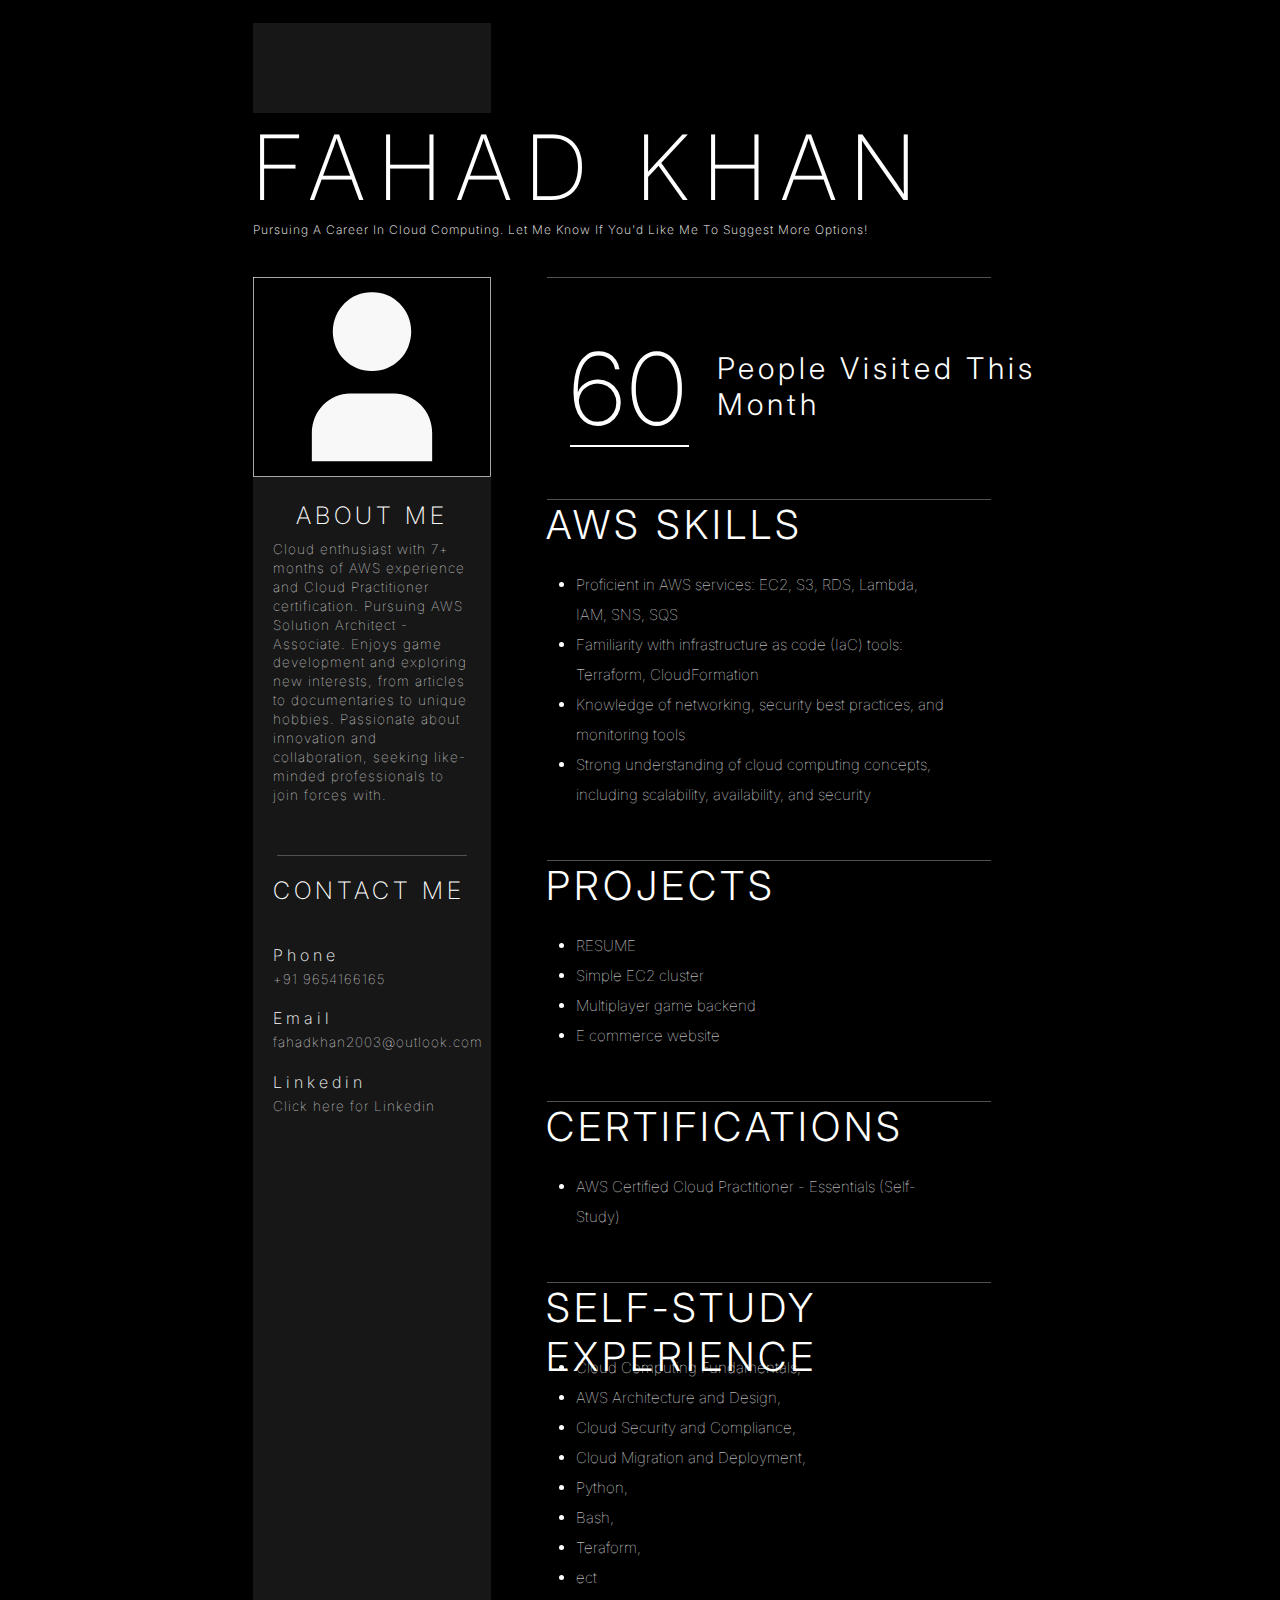
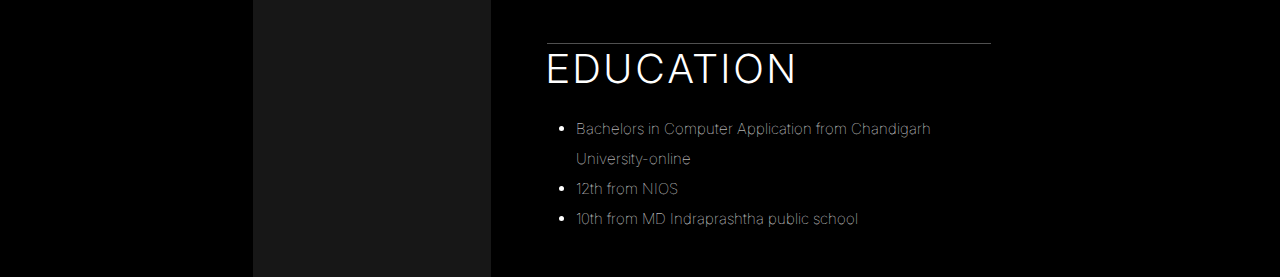
==== Index.html @ ac6dde9b "myResume_website" ====
<!DOCTYPE html>
<html>
    <head>
        <meta charset="utf-8"/>
        <title>Fahad Khan</title>
        <meta name="viewport" content="width=device-width, initial-scale=1"/>
        <link rel="stylesheet" href="style.css"/>
        <!--Inter Font family-->
        <link rel="preconnect" href="https://fonts.googleapis.com">
<link rel="preconnect" href="https://fonts.gstatic.com" crossorigin>
<link href="https://fonts.googleapis.com/css2?family=Inter:ital,opsz,wght@0,14..32,100..900;1,14..32,100..900&display=swap" rel="stylesheet">

    </head>
    <body>
        <!-- Resume body-->
        <div class="wrapper">
            <!-- Background of Resume-->
            <div class="background">
                <div class="grey_colored_background_area"></div>
                <div class="black_colored_background_area"></div>
            </div>
            <!-- Resume text and all information-->
            <div class="real_resume">
                <!-- Name and tagline of the resume holder-->
                <div class="name_and_tag">
                    <h1>FAHAD KHAN</h1>
                    <h2>Pursuing a career in cloud computing. Let me know if you'd like me to suggest more options!</h2>
                </div>
                <!-- All the text and stuff of the resume are in the div-->
                <div class="resume_body">
                    <!-- All text of the grey box in the resume are in this div-->
                    <div class="resume_left_side">
                        <img class="tem_profile_pic" src="imgs/tem_profile_pic.svg"/>
                        <!-- About me -->
                        <div class="about_me">
                            <h2>ABOUT ME</h2>
                            <p>Cloud enthusiast with 7+ months of AWS experience and Cloud Practitioner certification. Pursuing 
                                AWS Solution Architect - Associate. Enjoys game development and exploring new interests, from articles to documentaries to unique hobbies. Passionate about innovation and collaboration, seeking  like-minded professionals to join forces with.</p>
                        </div>
                        <div class=" break"></div>
                        <!-- Div which have contact contact is below-->
                        <div class="contact_div">
                            <h2>Contact me</h2>
                            <div class="contact_info_div">
                                <!--Phone number-->
                                <h3 class="contact_title">Phone</h3>
                                <div class="contact_title_info">
                                    <p>+91 9654166165</p>
                                </div>
                                
                                <!--Email-->
                                <h3 class="contact_title">Email</h3>
                                <div class="contact_title_info">
                                    <p>fahadkhan2003@outlook.com</p>
                                </div>
                                
                                <!--Linkedin-->
                                <h3 class="contact_title">Linkedin</h3>
                                <div class="contact_title_info">
                                    <a href="https://www.linkedin.com/in/fahadkhandelhi/" target="_blank">
                                        <p>Click here for Linkedin</p></a>
                                </div>
                                
                            </div>
                        </div>
                    </div>
                    <!-- All the text which are not in grey box are here-->
                    <div class="resume_right_side">
                        <div class="break"></div>
                        <!-- Visiter counter-->
                        <div class="right_side_div">
                            <!--visiters counts-->
                            <div class="visit_counter">
                                <h3>60</h3>
                            </div>
                            <div class="this_week">
                                <h3>People visited this month</h3>
                            </div>
                        </div>
                        <!--Break Below-->
                        <div class="break"></div>
                        <!--Break Above-->
                        <div class="right_side_div">
                            <!-- AWS skill are here in this div-->
                            <div class="subheading_right_side">
                                <!-- Heading-->
                                <h3>AWS SKILLS</h3>
                            </div>
                            <div class="subheading_info_right_side">
                                <ul class="right_side_list">
                                    <!-- Skills are here -->
                                    <li>Proficient in AWS services: EC2, S3, RDS, Lambda, 
                                        IAM, SNS, SQS
                                    </li>
                                    <li>
                                        Familiarity with infrastructure as code (IaC) tools: Terraform, CloudFormation
                                    </li>
                                    <li>
                                        Knowledge of networking, security best practices, and monitoring tools
                                    </li>
                                    <li>
                                        Strong understanding of cloud computing concepts, including scalability, availability, and security
                                    </li>
                                </ul>
                            </div>
                        </div>
                        <!-- Break Below-->
                        <div class="break"></div>
                        <!--Break Above-->
                        <div class="right_side_div">
                            <!-- My Projects -->
                            <div class="subheading_right_side">
                                <h3>Projects</h3>
                            </div>
                            <div class="subheading_info_right_side">
                                <ul class="right_side_list">
                                    <!-- List of my Projects-->
                                    <li>RESUME</li>
                                    <li>Simple EC2 cluster</li>
                                    <li>Multiplayer game backend</li>
                                    <li>E commerce website </li>
                                </ul>
                            </div>
                        </div>
                        <!-- Break Below-->
                        <div class="break"></div>
                        <!--Break Above-->
                        <div class="right_side_div">
                            <!-- Certifications-->
                            <div class="subheading_right_side">
                                <h3>CERTIFICATIONS</h3>
                            </div>
                            <div class="subheading_info_right_side">
                                <ul class="right_side_list">
                                    <!-- List of certifications i have-->
                                    <li>AWS Certified Cloud Practitioner - Essentials (Self-Study)</li>
                                </ul>
                            </div>
                        </div>
                        <!-- Break Below-->
                        <div class="break"></div>
                        <!--Break Above-->
                        <div class="right_side_div">
                            <!-- Self Study-->
                            <div class="subheading_right_side">
                                <h3>SELF-STUDY EXPERIENCE</h3>
                            </div>
                            <div class="subheading_info_right_side">
                                <ul class="right_side_list">
                                    <!-- List -->
                                    <li>Cloud Computing Fundamentals,</li>
                                    <li>AWS Architecture and Design,</li>
                                    <li>Cloud Security and Compliance,</li>
                                    <li>Cloud Migration and Deployment,</li>
                                    <li>Python,</li>
                                    <li>Bash,</li>
                                    <li>Teraform,</li>
                                    <li>ect</li>
                                </ul>
                            </div>
                        </div>
                        <!-- Break Below-->
                        <div class="break"></div>
                        <!--Break Above-->
                        <div class="right_side_div">
                            <div class="subheading_right_side">
                                <!-- My Education-->
                                <h3>EDUCATION</h3>
                            </div>
                            <div class="subheading_info_right_side">
                                <ul class="right_side_list">
                                    <!-- List-->
                                    <li>Bachelors in Computer Application from Chandigarh University-online</li>
                                    <li>12th from NIOS</li>
                                    <li>10th from MD Indraprashtha public school </li>
                                </ul>
                            </div>
                        </div>
                    </div>
                </div>
            </div>
        </div>
    </body>
</html>
---- style.css ----
*{
    margin: 0;
    padding: 0;
}
body{
    background-color: black;
    width: 100%;
    height: wrap;
}

h2, h3, h4, h5, h6{
    font-family: inter;
    color: white;
    letter-spacing: 4px;
    font-weight: 200;
    text-transform: uppercase;
}
p{
    font-family: inter;
    color: white;
    letter-spacing: 1px;
    font-weight: 100;
    line-height: 1.4;
    font-size: 13.5px;
}
/* for Tablets*/
@media only screen and (min-width: 700px) {
    *middle part where our resume is*/
    .wrapper{
        width: 100%;
        height: wrap;
        background-color: black;
        max-height: 100%;
        position: relative;
        border-style: solid;
        box-sizing: border-box;
        background-color: re;
        padding: 0;
        margin: 0;
    }
    /* resume background(for grey and black background and front(for text and all images)*/
    .background, .real_resume{
        width: 100%;
       height: 100%;
        position:absolute;
        top: 0;
        left: 0;
        border-width: 10px;
        border-style: solid;
    }
    /* create grey background*/
    .grey_colored_background_area, .resume_left_side{
        background-color: #171717;
        width: 30%;
        float: left;
        height: 100vh;
        box-sizing: border-box;
        padding-bottom: 300px;
    }
    /* create black background*/
    .black_colored_background_area, .resume_right_side{
        
        width: 70%;
        float: right;
        height: 100vh;
        box-sizing: border-box;
        padding-bottom: 100px;
    }

    /* All resume text and images are in this*/
    .real_resume{
        z-index: 1;
    }
    /* Div*/
    .name_and_tag{
        width: 100%;
        margin-top: 100px;
        margin-left: 0;
        padding: 0;
        height: 163.6px;
        background-color: black;
    }
    /* Name edit*/
    .name_and_tag h1{
        font-family: inter;
        font-weight: 200;
        background-color: black;
        color: white;
        letter-spacing: 15px;
        font-size: 500%;
        width: 100%;
        margin: 0;
        padding: 0;
    }
   
    /* Tag edit*/
    .name_and_tag h2{
        text-transform: capitalize;
        font-family: inter;
        font-weight: 200;
        background-color: black;
        color: white;
        width: 100%;
        letter-spacing: 1px;
        margin: 0;
        padding: 0;
        font-size: 12px;
    }




    /* All the lower part of the resume is in this*/
    .resume_body{
        width: 100%;
        height: 170vh;
    }
    /* All left side of resume is styled here below*/
    .resume_left_side{
        width: 30%;
        height: 1600px;
        float: left;
    }
    /* temp profile picture */
    .tem_profile_pic{
        width: 100%;
        background-color: black;
    }
    /* About Me text */
    .about_me{
        padding: 0px 20px   0px;
        margin-top: 20px;
        margin-bottom: 50px;
    }
    .about_me h2{
        text-align: center;
    }
    .about_me p{
        text-align: left;
        margin-top: 10px;
    }
    /* Breaker div*/
    .break{
        width: 80%;
        margin: 0 auto;
        height: 1px;
        background-color: #505050;
    }
    /* contact is styled here*/
    .contact_div{
        margin-top: 20px;
        width: 100%;
        padding-left: 20px;
    }
    .contact_info_div{
        margin-top: 40px;
    }
    .contact_title{
        margin-top: 20px;
        text-transform: capitalize;
        font-size: 16px;
    }
    .contact_title_info, .contact_info_div a{
        padding-top:5px ;
        color: #8b8b8b;
        padding-right: 10px;
        font-size: 14px;
        text-decoration: none;
    }
  

    /* ALl right side of resume is styled here below*/
    .resume_right_side{
        width: 70%;
        height: 100%;
        float: right;
    }
    /* Right side box of all sub elements*/
    .right_side_div{
        margin-left: 55px;
        margin-right: 0;
        height: wrap;
        width: 76%;


    }
    /* visi counter is styled here*/
    .visit_counter{
        width: 30%;
        height: 100%;
        display: inline-block;
        margin: 0;
        padding: 0;
    }
    /* visiters numbers styled here*/
    .visit_counter h3{
        padding-top: 30%;
        padding-bottom: 30%;
        font-size: 100px;
        text-align: center;
        text-decoration: underline;
        text-decoration-thickness: 2px;
        text-underline-offset: 20px;
        
    }
    /* how many visited this week is styled here*/
    .this_week{
        padding-top: 13%;
        width: 60%;
        display: inline-block;
        vertical-align: top;
    }
    .this_week h3{
        text-transform: capitalize;
        font-size: 30px;
        font-weight: 300;
    }
    /* AWS and all other sub headings like projects, education and etc are styled here*/
    .subheading_right_side{
        display: block;
        height: wrap;
    }
    .subheading_right_side h3{
        padding-top: 20px;
        font-size: 20px;
        font-weight: 300;
        padding-bottom: 20px;
        text-transform: uppercase;
    }
    /* All the sub subheading info are styled here like all the projects info, education and etc*/
    .subheading_info_right_side{
        display: block;
        padding: 0;
        margin: 0;
        height: wrap;
        margin-bottom: 50px;
    }
    .right_side_list{
        padding-left: 30px;
        color: white;
        font-family: inter;
        line-height: 30px;
        font-size: 15px;
        font-weight: 100;
        padding-right: 90px;
    }


}
/*********************************************************************************************************************************************************************88*/
/* for PC and Laptops*/
@media only screen and (min-width: 1000px){
    /*middle part where our resume is*/
    .wrapper{
        width: 800px;
        height: wrap;
        margin: 0 auto;
        background-color: black;
        max-height: 100%;
        position: relative;
        border-style: solid;
        box-sizing: border-box;
    }
    /* resume background(for grey and black background and front(for text and all images)*/
    .background, .real_resume{
        width: 100%;
       height: 100%;
        position:absolute;
        top: 0;
        left: 0;
        border-width: 10px;
        border-style: solid;
    }
    /* create grey background*/
    .grey_colored_background_area, .resume_left_side{
        background-color: #171717;
        width: 30%;
        float: left;
        height: 100vh;
        box-sizing: border-box;
        padding-bottom: 300px;
    }
    /* create black background*/
    .black_colored_background_area, .resume_right_side{
        background-color: black;
        width: 70%;
        float: right;
        height: 100vh;
        box-sizing: border-box;
        padding-bottom: 100px;
    }

    /* All resume text and images are in this*/
    .real_resume{
        z-index: 1;
    }
    /* Div*/
    .name_and_tag{
        width: 100%;
        margin-top: 100px;
        margin-left: 0;
        padding: 0;
        height: 163.6px;
        background-color: black;
    }
    /* Name edit*/
    .name_and_tag h1{
        font-family: inter;
        font-weight: 200;
        background-color: black;
        color: white;
        letter-spacing: 15px;
        font-size: 90px;
        width: 100%;
        margin: 0;
        padding: 0;
        transition: color 1s, font-weight 1s;
    }
    .name_and_tag h1:hover{
        color: #fffb00;
        font-size: 90px;
        font-weight: 100;
    }
    /* Tag edit*/
    .name_and_tag h2{
        text-transform: capitalize;
        font-family: inter;
        font-weight: 200;
        background-color: black;
        color: white;
        width: 100%;
        letter-spacing: 1px;
        margin: 0;
        padding: 0;
        font-size: 12px;
    }




    /* All the lower part of the resume is in this*/
    .resume_body{
        width: 100%;
        height: 170vh;
    }
    /* All left side of resume is styled here below*/
    .resume_left_side{
        width: 30%;
        height: 1600px;
        float: left;
    }
    /* temp profile picture */
    .tem_profile_pic{
        width: 100%;
        background-color: black;
    }
    /* About Me text */
    .about_me{
        padding: 0px 20px   0px;
        margin-top: 20px;
        margin-bottom: 50px;
    }
    .about_me h2{
        text-align: center;
    }
    .about_me p{
        text-align: left;
        margin-top: 10px;
    }
    /* Breaker div*/
    .break{
        width: 80%;
        margin: 0 auto;
        height: 1px;
        background-color: #505050;
    }
    /* contact is styled here*/
    .contact_div{
        margin-top: 20px;
        width: 100%;
        padding-left: 20px;
    }
    .contact_info_div{
        margin-top: 40px;
    }
    .contact_title{
        margin-top: 20px;
        text-transform: capitalize;
        font-size: 16px;
    }
    .contact_title_info, .contact_info_div a{
        padding-top:5px ;
        color: #8b8b8b;
        padding-right: 2px;
        font-size: 14px;
        text-decoration: none;
        transition: color 0.3s, font-weight 0.3s;
    }
    .contact_info_div a :hover{
        color: #fffb00;
        font-weight: normal;
    }

    /* ALl right side of resume is styled here below*/
    .resume_right_side{
        width: 70%;
        height: 100vh;
        float: right;
    }
    /* Right side box of all sub elements*/
    .right_side_div{
        margin-left: 55px;
        margin-right: 10px;
        height: wrap;
        width: 100%;


    }
    /* visi counter is styled here*/
    .visit_counter{
        width: 30%;
        height: 100%;
        display: inline-block;
        margin: 0;
        padding: 0;
    }
    /* visiters numbers styled here*/
    .visit_counter h3{
        padding-top: 30%;
        padding-bottom: 30%;
        font-size: 100px;
        text-align: center;
        text-decoration: underline;
        text-decoration-thickness: 2px;
        text-underline-offset: 20px;
        
    }
    /* how many visited this week is styled here*/
    .this_week{
        padding-top: 13%;
        width: 60%;
        display: inline-block;
        vertical-align: top;
    }
    .this_week h3{
        text-transform: capitalize;
        font-size: 30px;
        font-weight: 300;
    }
    /* AWS and all other sub headings like projects, education and etc are styled here*/
    .subheading_right_side{
        display: block;
        height: 50px;
        padding-bottom: 20px;
    }
    .subheading_right_side h3{
        font-size: 40px;
        font-weight: 300;
        padding: 0;
        text-transform: uppercase;
    }
    /* All the sub subheading info are styled here like all the projects info, education and etc*/
    .subheading_info_right_side{
        display: block;
        padding: 0;
        margin: 0;
        height: wrap;
        margin-bottom: 50px;
    }
    .right_side_list{
        padding-left: 30px;
        color: white;
        font-family: inter;
        line-height: 30px;
        font-size: 15px;
        font-weight: 100;
        padding-right: 150px;
        transition:all 2s;
    }
    .right_side_list:hover {
        font-size: 16px;
        font-weight:300;

    }

    
}
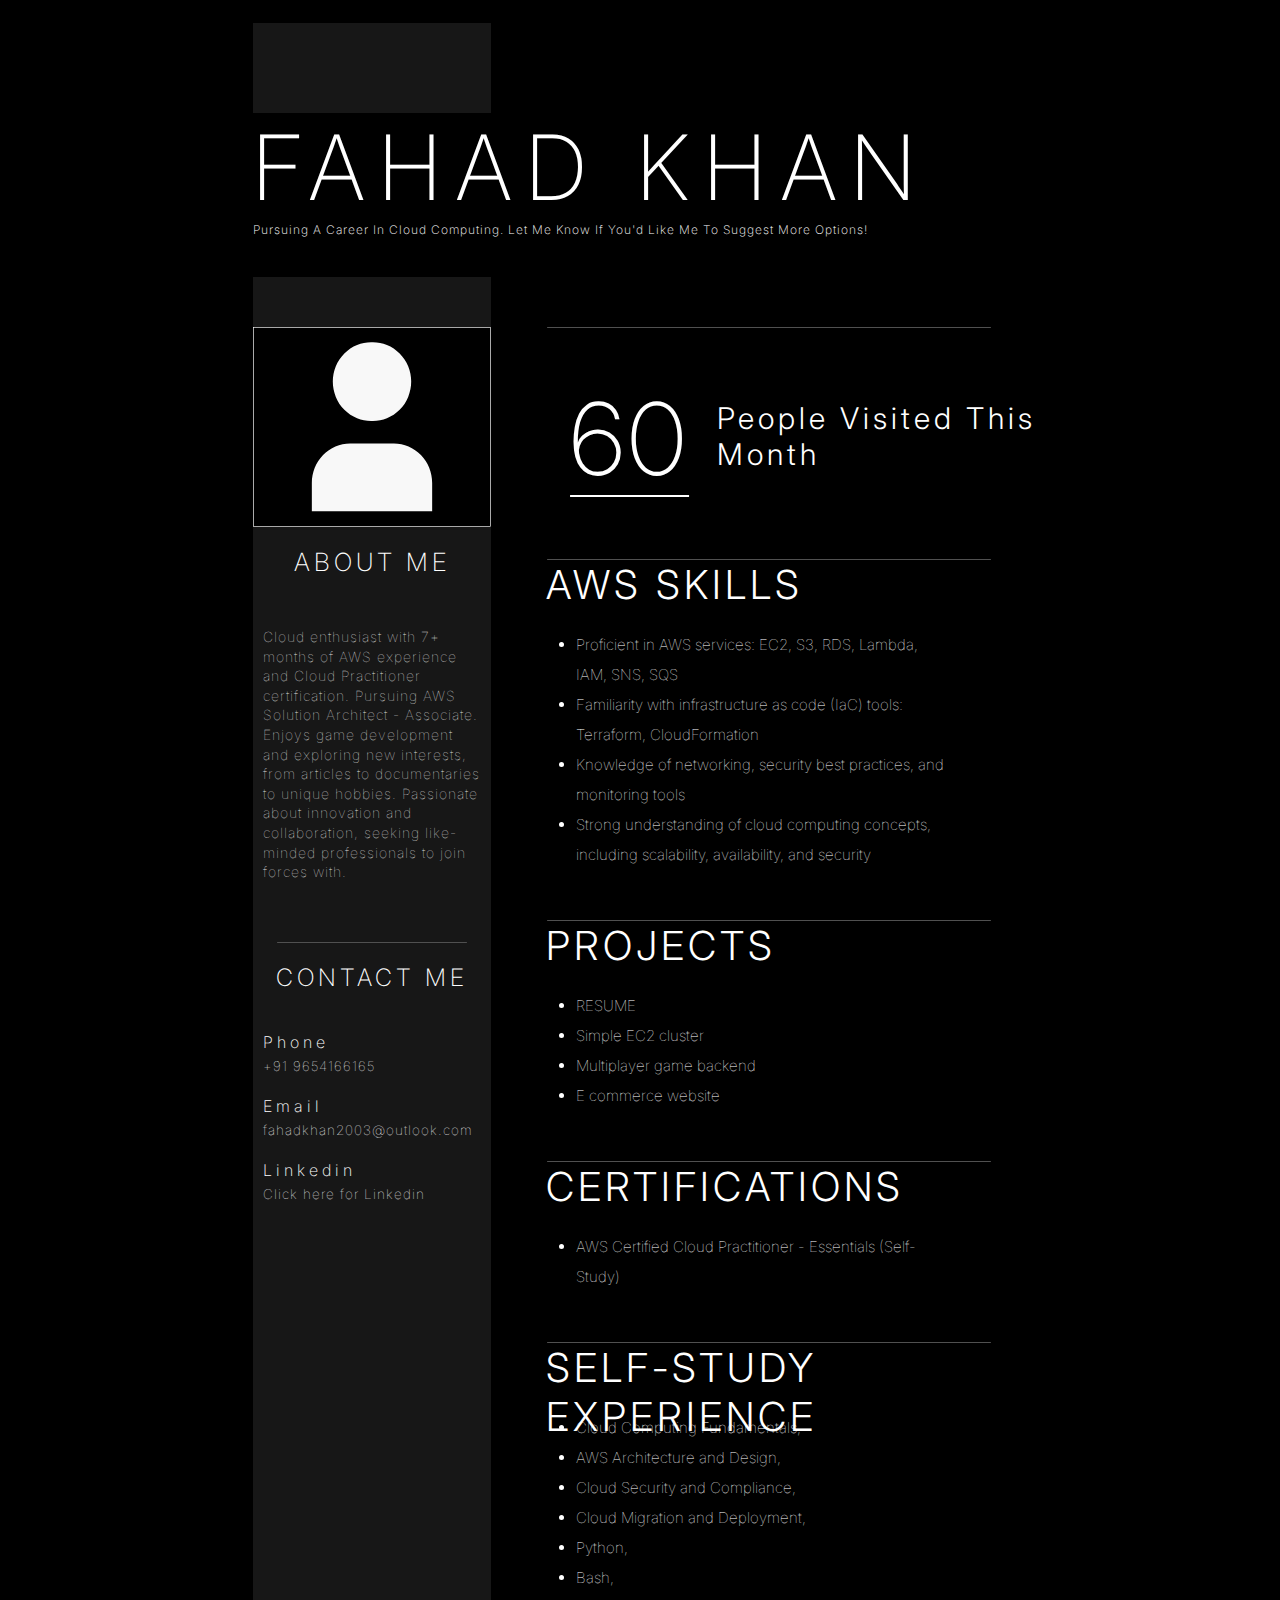
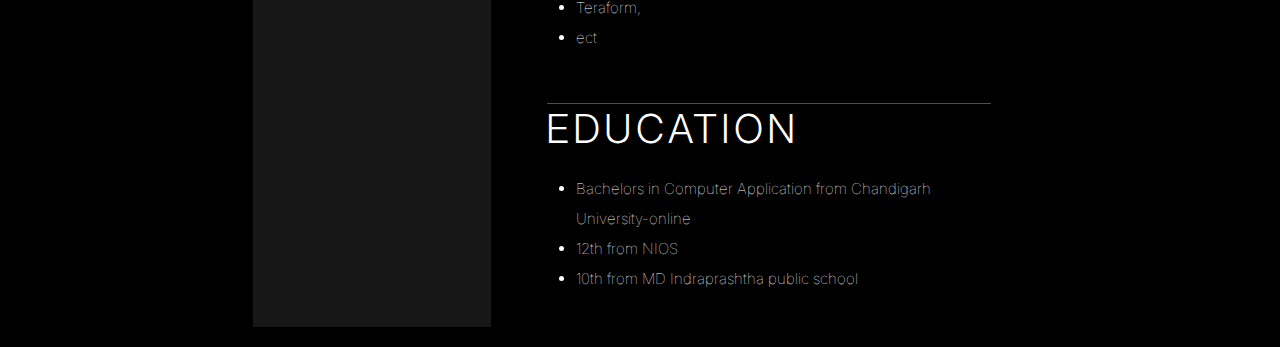
==== commit 5773f757: "smartphone_ui_almost done" ====
--- a/Index.html
+++ b/Index.html
@@ -11,6 +11,32 @@
 <link href="https://fonts.googleapis.com/css2?family=Inter:ital,opsz,wght@0,14..32,100..900;1,14..32,100..900&display=swap" rel="stylesheet">
 
     </head>
+    <footer class="footer_contact">
+        <div class="footer_contact_div">
+            <h2>Contact me</h2>
+            <div class="footer_contact_info_div">
+                <!--Phone number-->
+                <h3 class="footer_contact_title">Phone</h3>
+                <div class="footer_contact_title_info">
+                    <p>+91 9654166165</p>
+                </div>
+                
+                <!--Email-->
+                <h3 class="footer_contact_title">Email</h3>
+                <div class="footer_contact_title_info">
+                    <p>fahadkhan2003@outlook.com</p>
+                </div>
+                
+                <!--Linkedin-->
+                <h3 class="footer_contact_title">Linkedin</h3>
+                <div class="footer_contact_title_info">
+                    <a href="https://www.linkedin.com/in/fahadkhandelhi/" target="_blank">
+                        <p>Click here for Linkedin</p></a>
+                </div>
+                
+            </div>
+        </div>
+    </footer>
     <body>
         <!-- Resume body-->
         <div class="wrapper">
@@ -179,6 +205,9 @@
                     </div>
                 </div>
             </div>
+
+            
         </div>
+       
     </body>
 </html>--- a/style.css
+++ b/style.css
@@ -23,8 +23,193 @@
     line-height: 1.4;
     font-size: 13.5px;
 }
+
+/*for SmartPhones*/
+@media only screen and (min-width: 300px)
+{
+
+    body {
+        position: relative;
+        margin-bottom: 330px;
+    }
+    /*middle part where our resume is*/
+    .wrapper{
+        height: wrap;
+        width: 100%;
+    }
+    .real_resume{
+        width: 100%;
+        height: auto;
+    }
+    .name_and_tag{
+        width: 100%;
+        height: wrap;
+        margin-bottom: 50px;
+    }
+    .name_and_tag h1{
+        font-size: 45px;
+        font-family: inter;
+        color: white;
+        letter-spacing: 4px;
+        padding: 20px 0px 20px;
+        font-weight: 200;
+        text-align: center;
+    }
+    .name_and_tag h2{
+        padding-top: 10px;
+        text-align: center;
+        font-size: 14px;
+        color:#8b8b8b;
+    }
+    .tem_profile_pic{
+        display: block;
+        margin-left: auto;
+        margin-right: auto;
+        width: 50%;
+        min-width: 300px
+        
+    }
+    .about_me{
+        margin-top: 80px;
+        width: 100%;
+        height: wrap;
+        padding: 10px 0px 10px;
+        margin-bottom: 30px;
+    }
+    
+    .about_me h2{
+        font-size: 40px;
+        text-align: center;
+        padding-bottom: 30px;
+    }
+    .about_me p{
+        padding-top: 10px 10px 0px;
+        text-align: center;
+        font-size: 18px;
+        color:#dfdfdf;
+    }
+    .break{
+        margin: 0 auto;
+        width: 80%;
+        height: 1px;
+        border: none;
+        border-radius: 5px;
+        background-color: #505050;
+    }
+    .contact_div{
+        display: none;
+    }
+    .footer_contact{
+        
+        height: wrap;
+        bottom: 0;
+        margin-bottom: -290px;
+        position:absolute;
+        width: 100%;
+        background-color: #171717;
+        text-align: left;
+    }
+    .footer_contact_div{
+        height: wrap;
+        bottom: 0;
+        position:absolute;
+        width: 100%;
+        background-color: #171717;
+        text-align: left;
+    }
+    .footer_contact_div h2{
+        margin-top: 30px;
+        text-align: left;
+        padding-left: 10px;
+        margin-bottom: 50px;
+    }
+        .footer_contact_title{
+            padding-left: 10px;
+        }
+        .footer_contact_info_div p{
+            margin-bottom: 10px;
+            padding-left: 10px;
+        }
+    .right_side_div{
+        margin-top: 10px;
+        margin-bottom: 50px;
+        width: 100%;
+        height: auto;
+        padding: 0 0 0 0;
+        margin-bottom: 10px;
+    }
+    .visit_counter{
+        width: 30%;
+        height: 100%;
+        display: inline-block;
+        margin: 0;
+        padding: 0;
+    }
+    /* visiters numbers styled here*/
+    .visit_counter h3{
+        padding-top: 30%;
+        padding-bottom: 30%;
+        font-size: 60px;
+        text-align: center;
+        text-decoration: underline;
+        text-decoration-thickness: 2px;
+        text-underline-offset: 20px;
+    }
+    /* how many visited this week is styled here*/
+    .this_week{
+        padding-top: 13%;
+        width: 60%;
+        display: inline-block;
+        vertical-align: top;
+    }
+    .this_week h3{
+        display: inline-block;
+        text-transform: capitalize;
+        font-size: 18px;
+        font-weight: 300;
+    }
+
+     /* AWS and all other sub headings like projects, education and etc are styled here*/
+     .subheading_right_side{
+        display: block;
+        height: wrap;
+    }
+    .subheading_right_side h3{
+        text-align: center;
+        padding-top: 20px;
+        font-size: 35px;
+        font-weight: 300;
+        padding-bottom: 20px;
+        text-transform: uppercase;
+    }
+    /* All the sub subheading info are styled here like all the projects info, education and etc*/
+    .subheading_info_right_side{
+        display: block;
+        padding: 0;
+        margin: 0;
+        height: wrap;
+        margin-bottom: 10px;
+    }
+    .right_side_list{
+        padding-left: 30px;
+        font-size: 18px;
+        color:white;
+        font-weight: 100;
+        font-family: inter;
+    }
+    
+}
+
+
 /* for Tablets*/
 @media only screen and (min-width: 700px) {
+    body{
+        position: static;
+        margin-bottom: 0;
+    }
+    .footer_contact{
+        display: none;
+    }
     *middle part where our resume is*/
     .wrapper{
         width: 100%;
@@ -40,6 +225,7 @@
     }
     /* resume background(for grey and black background and front(for text and all images)*/
     .background, .real_resume{
+        padding: 0;
         width: 100%;
        height: 100%;
         position:absolute;
@@ -82,6 +268,7 @@
     }
     /* Name edit*/
     .name_and_tag h1{
+        text-align: left;
         font-family: inter;
         font-weight: 200;
         background-color: black;
@@ -95,6 +282,7 @@
    
     /* Tag edit*/
     .name_and_tag h2{
+        text-align: left;
         text-transform: capitalize;
         font-family: inter;
         font-weight: 200;
@@ -113,7 +301,7 @@
     /* All the lower part of the resume is in this*/
     .resume_body{
         width: 100%;
-        height: 170vh;
+        height: 180vh;
     }
     /* All left side of resume is styled here below*/
     .resume_left_side{
@@ -123,21 +311,26 @@
     }
     /* temp profile picture */
     .tem_profile_pic{
-        width: 100%;
+        margin: 0;
+        min-width: 100%;
         background-color: black;
     }
     /* About Me text */
     .about_me{
-        padding: 0px 20px   0px;
+        padding: 0px 0px 0px  0px;
         margin-top: 20px;
         margin-bottom: 50px;
+        width: 100%;
     }
     .about_me h2{
         text-align: center;
+        font-size: 25px;
     }
     .about_me p{
         text-align: left;
         margin-top: 10px;
+        font-size: 14px;
+        padding: 10px;
     }
     /* Breaker div*/
     .break{
@@ -148,14 +341,24 @@
     }
     /* contact is styled here*/
     .contact_div{
+        display: block;
+        position: static;
         margin-top: 20px;
         width: 100%;
-        padding-left: 20px;
+        
+    }
+    .contact_info_div p{
+        margin-bottom: 10px;
+        padding-left: 10px;
+    }
+    .contact_div h2{
+        text-align: center;
     }
     .contact_info_div{
         margin-top: 40px;
     }
     .contact_title{
+        padding-left: 10px;
         margin-top: 20px;
         text-transform: capitalize;
         font-size: 16px;
@@ -177,6 +380,8 @@
     }
     /* Right side box of all sub elements*/
     .right_side_div{
+        margin-top: 0;
+        padding: 0 0 0 0;
         margin-left: 55px;
         margin-right: 0;
         height: wrap;
@@ -221,6 +426,7 @@
         height: wrap;
     }
     .subheading_right_side h3{
+        text-align: left;
         padding-top: 20px;
         font-size: 20px;
         font-weight: 300;
@@ -250,6 +456,13 @@
 /*********************************************************************************************************************************************************************88*/
 /* for PC and Laptops*/
 @media only screen and (min-width: 1000px){
+    body{
+        position: static;
+        margin-bottom: 0;
+    }
+    .footer_contact{
+        display: none;
+    }
     /*middle part where our resume is*/
     .wrapper{
         width: 800px;
@@ -263,6 +476,7 @@
     }
     /* resume background(for grey and black background and front(for text and all images)*/
     .background, .real_resume{
+        padding: 0;
         width: 100%;
        height: 100%;
         position:absolute;
@@ -305,6 +519,7 @@
     }
     /* Name edit*/
     .name_and_tag h1{
+        text-align: left;
         font-family: inter;
         font-weight: 200;
         background-color: black;
@@ -341,7 +556,7 @@
     /* All the lower part of the resume is in this*/
     .resume_body{
         width: 100%;
-        height: 170vh;
+        height: 180vh;
     }
     /* All left side of resume is styled here below*/
     .resume_left_side{
@@ -356,12 +571,15 @@
     }
     /* About Me text */
     .about_me{
-        padding: 0px 20px   0px;
+        width: 100%;
+        height: wrap;
+        padding: 0px 0px 0px  0px;
         margin-top: 20px;
         margin-bottom: 50px;
     }
     .about_me h2{
         text-align: center;
+        font-size: 25px;
     }
     .about_me p{
         text-align: left;
@@ -376,9 +594,10 @@
     }
     /* contact is styled here*/
     .contact_div{
+        position: static;
         margin-top: 20px;
         width: 100%;
-        padding-left: 20px;
+        padding: 0 0 0 0;
     }
     .contact_info_div{
         margin-top: 40px;
@@ -409,6 +628,8 @@
     }
     /* Right side box of all sub elements*/
     .right_side_div{
+        margin-top: 0;
+        padding: 0 0 0 0;
         margin-left: 55px;
         margin-right: 10px;
         height: wrap;
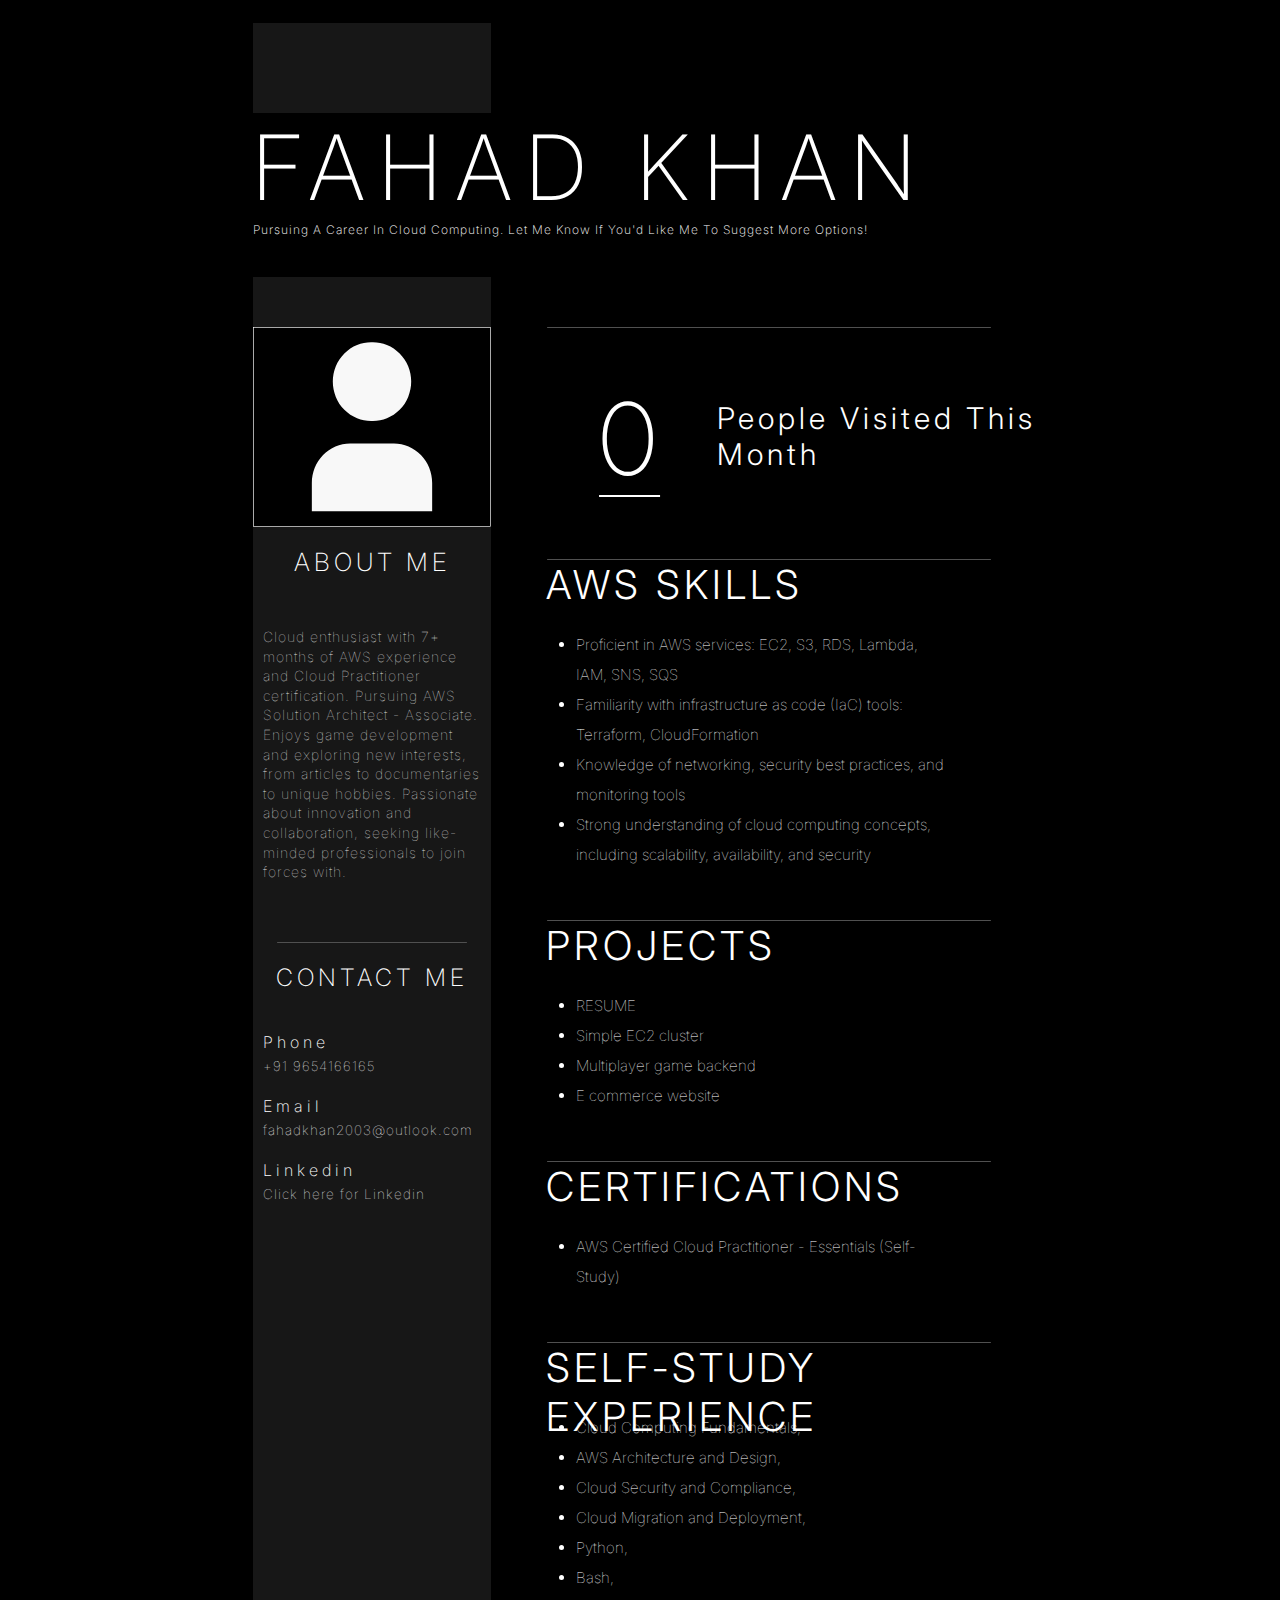
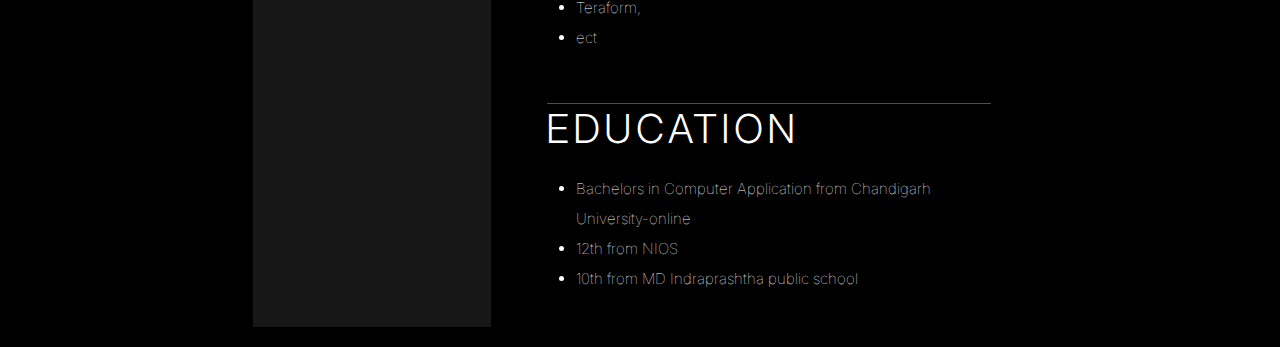
==== commit 1a591b88: "all api work is done" ====
--- a/Index.html
+++ b/Index.html
@@ -97,7 +97,7 @@
                         <div class="right_side_div">
                             <!--visiters counts-->
                             <div class="visit_counter">
-                                <h3>60</h3>
+                                <h3 id="visit_counting_numbers">0</h3>
                             </div>
                             <div class="this_week">
                                 <h3>People visited this month</h3>
@@ -208,6 +208,7 @@
 
             
         </div>
-       
+
+        <script src="index.js"></script>
     </body>
 </html>--- a/style.css
+++ b/style.css
@@ -103,10 +103,9 @@
         
         height: wrap;
         bottom: 0;
-        margin-bottom: -290px;
+        margin-bottom: -330px;
         position:absolute;
         width: 100%;
-        background-color: #171717;
         text-align: left;
     }
     .footer_contact_div{
@@ -124,7 +123,7 @@
         margin-bottom: 50px;
     }
         .footer_contact_title{
-            padding-left: 10px;
+            padding-left: 10px; 
         }
         .footer_contact_info_div p{
             margin-bottom: 10px;
